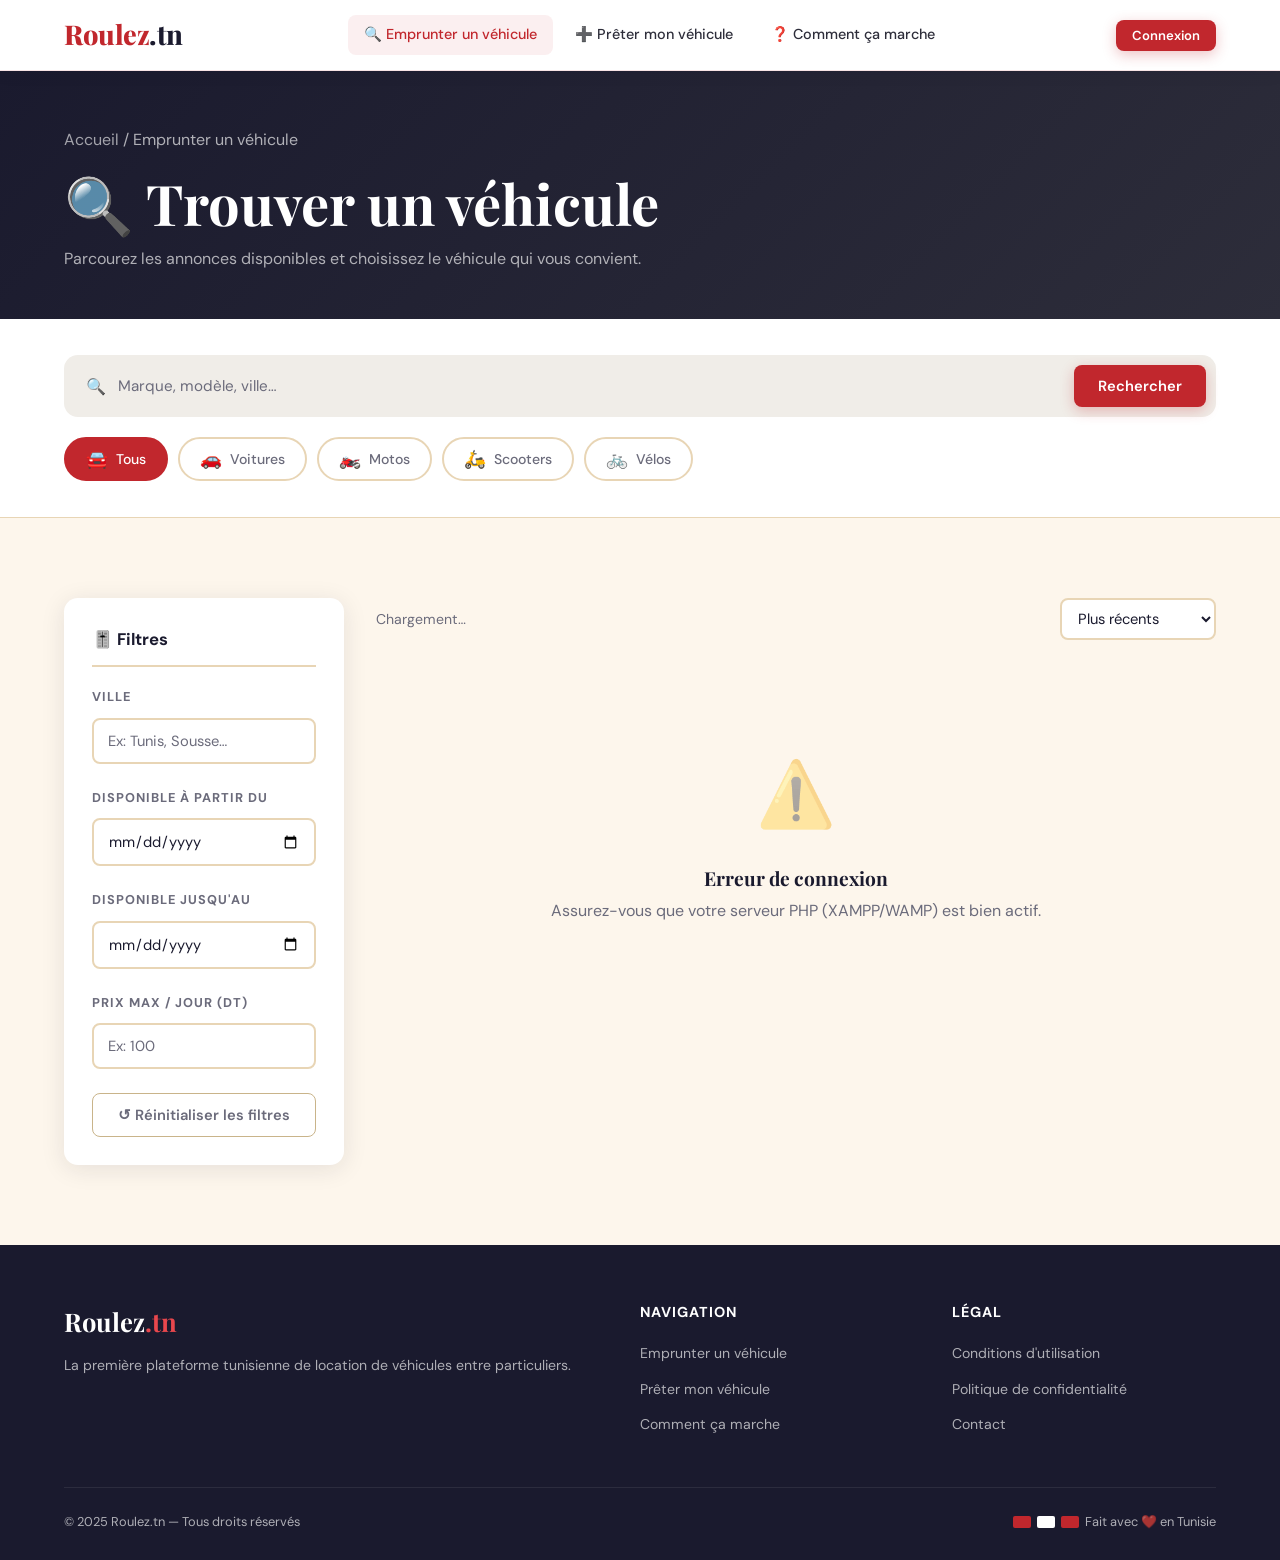
==== browser.html @ 5381de0e "first" ====
<!DOCTYPE html>
<html lang="fr">
<head>
  <meta charset="UTF-8">
  <meta name="viewport" content="width=device-width, initial-scale=1.0">
  <title>Emprunter un véhicule — Roulez.tn</title>
  <link rel="stylesheet" href="style.css">
  <style>
    .filter-sidebar {
      background: var(--white); border-radius: var(--radius);
      box-shadow: var(--shadow); padding: 28px; height: fit-content;
      position: sticky; top: 90px;
    }
    .filter-title { font-weight: 700; font-size: 1.05rem; margin-bottom: 20px; padding-bottom: 12px; border-bottom: 2px solid var(--sand); }
    .filter-section { margin-bottom: 24px; }
    .filter-section-label { font-size: 0.8rem; font-weight: 700; color: var(--gray); text-transform: uppercase; letter-spacing: 1px; margin-bottom: 10px; }
    .browse-layout { display: grid; grid-template-columns: 280px 1fr; gap: 32px; align-items: start; }
    @media(max-width:900px){ .browse-layout { grid-template-columns: 1fr; } .filter-sidebar { position: static; } }
  </style>
</head>
<body>

<!-- ═══════════════════════ NAV ═══════════════════════ -->
<nav>
  <div class="nav-inner">
    <a href="index.html" class="nav-logo">Roulez<span>.tn</span></a>
    <div class="nav-links">
      <a href="browser.html">🔍 Emprunter un véhicule</a>
      <a href="lend.html">➕ Prêter mon véhicule</a>
      <a href="detail.html">❓ Comment ça marche</a>
    </div>
    <div class="nav-right">
      <span id="nav-user-name" style="display:none"></span>
      <button id="nav-login-btn" class="btn btn-primary btn-sm" onclick="openModal('auth-modal')">Connexion</button>
      <button id="nav-logout-btn" class="btn btn-ghost btn-sm" style="display:none" onclick="logout()">Déconnexion</button>
      <button class="nav-mobile-toggle">☰</button>
    </div>
  </div>
</nav>

<!-- ═══════════════════════ PAGE HEADER ═══════════════════════ -->
<div class="page-header">
  <div class="container">
    <p class="breadcrumb"><a href="index.html">Accueil</a> / Emprunter un véhicule</p>
    <h1>🔍 Trouver un véhicule</h1>
    <p>Parcourez les annonces disponibles et choisissez le véhicule qui vous convient.</p>
  </div>
</div>

<!-- ═══════════════════════ SEARCH BAR ═══════════════════════ -->
<section class="search-section">
  <div class="container">
    <div class="search-box">
      <span class="search-icon">🔍</span>
      <input type="text" id="search-input" placeholder="Marque, modèle, ville…" autocomplete="off">
      <button class="btn btn-primary" onclick="applyFilters()">Rechercher</button>
    </div>
    <div class="cat-tabs">
      <button class="cat-tab active" data-type="all"        onclick="filterCat(this,'all')"><span class="cat-icon">🚘</span> Tous</button>
      <button class="cat-tab" data-type="car"               onclick="filterCat(this,'car')"><span class="cat-icon">🚗</span> Voitures</button>
      <button class="cat-tab" data-type="motorcycle"        onclick="filterCat(this,'motorcycle')"><span class="cat-icon">🏍️</span> Motos</button>
      <button class="cat-tab" data-type="scooter"           onclick="filterCat(this,'scooter')"><span class="cat-icon">🛵</span> Scooters</button>
      <button class="cat-tab" data-type="bike"              onclick="filterCat(this,'bike')"><span class="cat-icon">🚲</span> Vélos</button>
    </div>
  </div>
</section>

<!-- ═══════════════════════ BROWSE LAYOUT ═══════════════════════ -->
<section class="section-pad">
  <div class="container">
    <div class="browse-layout">

      <!-- Sidebar Filters -->
      <aside class="filter-sidebar">
        <div class="filter-title">🎚️ Filtres</div>

        <div class="filter-section">
          <div class="filter-section-label">Ville</div>
          <input type="text" id="filter-city" class="form-control" placeholder="Ex: Tunis, Sousse…" oninput="applyFilters()">
        </div>

        <div class="filter-section">
          <div class="filter-section-label">Disponible à partir du</div>
          <input type="date" id="filter-from" class="form-control" onchange="applyFilters()">
        </div>

        <div class="filter-section">
          <div class="filter-section-label">Disponible jusqu'au</div>
          <input type="date" id="filter-to" class="form-control" onchange="applyFilters()">
        </div>

        <div class="filter-section">
          <div class="filter-section-label">Prix max / jour (DT)</div>
          <input type="number" id="filter-maxprice" class="form-control" placeholder="Ex: 100" min="0" oninput="applyFilters()">
        </div>

        <button class="btn btn-ghost btn-block" onclick="resetFilters()">↺ Réinitialiser les filtres</button>
      </aside>

      <!-- Results -->
      <main>
        <div class="results-bar">
          <p class="results-count" id="results-count">Chargement…</p>
          <select id="sort-select" class="form-control" style="width:auto;padding:8px 12px" onchange="applyFilters()">
            <option value="recent">Plus récents</option>
            <option value="price_asc">Prix croissant</option>
            <option value="price_desc">Prix décroissant</option>
          </select>
        </div>
        <div id="machines-grid" class="grid-3" style="grid-template-columns:repeat(auto-fill,minmax(260px,1fr))">
          <div class="loading-overlay" style="grid-column:1/-1">
            <div class="spinner"></div> Chargement des annonces…
          </div>
        </div>
      </main>
    </div>
  </div>
</section>

<!-- ═══════════════════════ FOOTER ═══════════════════════ -->
<footer>
  <div class="container">
    <div class="footer-grid">
      <div>
        <div class="footer-logo">Roulez<em>.tn</em></div>
        <p class="footer-desc">La première plateforme tunisienne de location de véhicules entre particuliers.</p>
      </div>
      <div>
        <div class="footer-heading">Navigation</div>
        <ul class="footer-links">
          <li><a href="browser.html">Emprunter un véhicule</a></li>
          <li><a href="lend.html">Prêter mon véhicule</a></li>
          <li><a href="detail.html">Comment ça marche</a></li>
        </ul>
      </div>
      <div>
        <div class="footer-heading">Légal</div>
        <ul class="footer-links">
          <li><a href="#">Conditions d'utilisation</a></li>
          <li><a href="#">Politique de confidentialité</a></li>
          <li><a href="#">Contact</a></li>
        </ul>
      </div>
    </div>
    <div class="footer-bottom">
      <span>© 2025 Roulez.tn — Tous droits réservés</span>
      <span class="tunisia-flag">
        <span class="flag-bar flag-red"></span>
        <span class="flag-bar flag-white"></span>
        <span class="flag-bar flag-red"></span>
        Fait avec ❤️ en Tunisie
      </span>
    </div>
  </div>
</footer>

<!-- ═══════════════════════ AUTH MODAL ═══════════════════════ -->
<div id="auth-modal" class="modal-overlay">
  <div class="modal">
    <div class="modal-header">
      <h3>Mon Compte</h3>
      <button class="modal-close" onclick="closeModal('auth-modal')">✕</button>
    </div>
    <div class="modal-body">
      <div class="auth-tabs">
        <div class="auth-tab active" data-tab="login">Se connecter</div>
        <div class="auth-tab" data-tab="register">S'inscrire</div>
      </div>
      <div id="login-panel" class="auth-panel">
        <form id="login-form" novalidate>
          <div class="form-group">
            <label class="form-label" for="login-email">Email <span class="required">*</span></label>
            <input type="email" id="login-email" name="email" class="form-control" placeholder="votre@email.com">
            <span class="form-error"></span>
          </div>
          <div class="form-group">
            <label class="form-label" for="login-password">Mot de passe <span class="required">*</span></label>
            <input type="password" id="login-password" name="password" class="form-control" placeholder="••••••••">
            <span class="form-error"></span>
          </div>
          <button type="submit" class="btn btn-primary btn-block">Se connecter</button>
        </form>
      </div>
      <div id="register-panel" class="auth-panel hidden">
        <form id="register-form" novalidate>
          <div class="form-row">
            <div class="form-group">
              <label class="form-label" for="reg-name">Nom complet <span class="required">*</span></label>
              <input type="text" id="reg-name" name="full_name" class="form-control" placeholder="Ahmed Ben Salah">
              <span class="form-error"></span>
            </div>
            <div class="form-group">
              <label class="form-label" for="reg-cin">CIN <span class="required">*</span></label>
              <input type="text" id="reg-cin" name="cin" class="form-control" placeholder="08123456">
              <span class="form-error"></span>
            </div>
          </div>
          <div class="form-group">
            <label class="form-label" for="reg-email">Email <span class="required">*</span></label>
            <input type="email" id="reg-email" name="email" class="form-control" placeholder="votre@email.com">
            <span class="form-error"></span>
          </div>
          <div class="form-group">
            <label class="form-label" for="reg-phone">Téléphone <span class="required">*</span></label>
            <input type="tel" id="reg-phone" name="phone" class="form-control" placeholder="+216 XX XXX XXX">
            <span class="form-error"></span>
          </div>
          <div class="form-group">
            <label class="form-label" for="reg-password">Mot de passe <span class="required">*</span></label>
            <input type="password" id="reg-password" name="password" class="form-control" placeholder="Minimum 6 caractères">
            <span class="form-error"></span>
          </div>
          <button type="submit" class="btn btn-primary btn-block">S'inscrire gratuitement</button>
        </form>
      </div>
    </div>
  </div>
</div>

<script src="main.js"></script>
<script>
  let allMachines = [];
  let activeType  = 'all';

  // Read URL params
  const urlParams = new URLSearchParams(window.location.search);
  const urlQ = urlParams.get('q') || '';
  if (urlQ) document.getElementById('search-input').value = urlQ;

  function filterCat(btn, type) {
    document.querySelectorAll('.cat-tab').forEach(t => t.classList.remove('active'));
    btn.classList.add('active');
    activeType = type;
    renderFiltered();
  }

  function applyFilters() { renderFiltered(); }

  function resetFilters() {
    document.getElementById('search-input').value  = '';
    document.getElementById('filter-city').value   = '';
    document.getElementById('filter-from').value   = '';
    document.getElementById('filter-to').value     = '';
    document.getElementById('filter-maxprice').value = '';
    document.querySelectorAll('.cat-tab').forEach(t => t.classList.remove('active'));
    document.querySelector('.cat-tab[data-type="all"]').classList.add('active');
    activeType = 'all';
    renderFiltered();
  }

  function renderFiltered() {
    const q        = document.getElementById('search-input').value.toLowerCase();
    const city     = document.getElementById('filter-city').value.toLowerCase();
    const from     = document.getElementById('filter-from').value;
    const to       = document.getElementById('filter-to').value;
    const maxPrice = parseFloat(document.getElementById('filter-maxprice').value) || Infinity;
    const sort     = document.getElementById('sort-select').value;

    let filtered = allMachines.filter(m => {
      if (activeType !== 'all' && m.type !== activeType) return false;
      if (q && !`${m.brand} ${m.model} ${m.city} ${m.description}`.toLowerCase().includes(q)) return false;
      if (city && !m.city.toLowerCase().includes(city)) return false;
      if (from && m.available_from > from) return false;
      if (to   && m.available_to   < to)   return false;
      if (parseFloat(m.price_per_day) > maxPrice) return false;
      return true;
    });

    if (sort === 'price_asc')  filtered.sort((a,b) => a.price_per_day - b.price_per_day);
    if (sort === 'price_desc') filtered.sort((a,b) => b.price_per_day - a.price_per_day);

    const grid = document.getElementById('machines-grid');
    document.getElementById('results-count').innerHTML = `<strong>${filtered.length}</strong> annonce(s) trouvée(s)`;

    if (filtered.length === 0) {
      grid.innerHTML = `<div class="empty-state" style="grid-column:1/-1">
        <div class="empty-icon">🔍</div>
        <h3>Aucun résultat</h3>
        <p>Essayez d'élargir vos critères de recherche.</p>
      </div>`;
      return;
    }
    grid.innerHTML = filtered.map(renderMachineCard).join('');
  }

  // Load all machines via AJAX
  fetch('php/machines.php?action=list')
    .then(r => r.json())
    .then(data => {
      allMachines = data.machines || [];
      renderFiltered();
    })
    .catch(() => {
      document.getElementById('machines-grid').innerHTML = `<div class="empty-state" style="grid-column:1/-1">
        <div class="empty-icon">⚠️</div>
        <h3>Erreur de connexion</h3>
        <p>Assurez-vous que votre serveur PHP (XAMPP/WAMP) est bien actif.</p>
      </div>`;
    });
</script>
</body>
</html>
---- style.css ----
/* ============================================
   ROULEZ.TN - External Stylesheet
   Tunisian-inspired warm & modern design
   ============================================ */

@import url('https://fonts.googleapis.com/css2?family=Playfair+Display:wght@700;800&family=DM+Sans:wght@300;400;500;600&display=swap');

/* ── CSS Variables ── */
:root {
  --red:       #C1272D;
  --red-dark:  #9B1D22;
  --red-light: #E8474D;
  --cream:     #FDF6EC;
  --sand:      #E8D5B5;
  --sand-dark: #C9B48A;
  --charcoal:  #1A1A2E;
  --dark:      #2D2D3A;
  --gray:      #6B6B7B;
  --gray-lt:   #F0EDE8;
  --white:     #FFFFFF;
  --shadow:    0 4px 24px rgba(26,26,46,0.10);
  --shadow-lg: 0 12px 48px rgba(26,26,46,0.16);
  --radius:    14px;
  --radius-sm: 8px;
  --transition: all 0.25s cubic-bezier(.4,0,.2,1);
}

/* ── Reset & Base ── */
*, *::before, *::after { box-sizing: border-box; margin: 0; padding: 0; }
html { scroll-behavior: smooth; }
body {
  font-family: 'DM Sans', sans-serif;
  background: var(--cream);
  color: var(--charcoal);
  min-height: 100vh;
  line-height: 1.6;
}

a { text-decoration: none; color: inherit; }
img { max-width: 100%; height: auto; display: block; }
button { cursor: pointer; border: none; font-family: inherit; }
input, select, textarea { font-family: inherit; }

/* ── Typography ── */
h1, h2, h3 { font-family: 'Playfair Display', serif; line-height: 1.2; }
h1 { font-size: clamp(2rem, 5vw, 3.5rem); }
h2 { font-size: clamp(1.5rem, 3vw, 2.4rem); }
h3 { font-size: 1.3rem; }

/* ── Layout Utilities ── */
.container { max-width: 1200px; margin: 0 auto; padding: 0 24px; }
.section-pad { padding: 80px 0; }
.flex { display: flex; }
.flex-center { display: flex; align-items: center; justify-content: center; }
.grid-2 { display: grid; grid-template-columns: repeat(2, 1fr); gap: 32px; }
.grid-3 { display: grid; grid-template-columns: repeat(3, 1fr); gap: 28px; }
.grid-4 { display: grid; grid-template-columns: repeat(4, 1fr); gap: 20px; }
.text-center { text-align: center; }
.hidden { display: none !important; }

/* ── NAV ── */
nav {
  position: sticky; top: 0; z-index: 1000;
  background: var(--white);
  border-bottom: 1px solid rgba(193,39,45,0.12);
  box-shadow: 0 2px 16px rgba(26,26,46,0.07);
}
.nav-inner {
  display: flex; align-items: center; justify-content: space-between;
  padding: 0 24px; height: 70px; max-width: 1200px; margin: 0 auto;
}
.nav-logo {
  font-family: 'Playfair Display', serif;
  font-size: 1.7rem; font-weight: 800;
  color: var(--red);
  letter-spacing: -0.5px;
}
.nav-logo span { color: var(--charcoal); }
.nav-links { display: flex; align-items: center; gap: 6px; }
.nav-links a {
  padding: 8px 16px; border-radius: var(--radius-sm);
  font-size: 0.9rem; font-weight: 500; color: var(--dark);
  transition: var(--transition);
}
.nav-links a:hover { background: var(--gray-lt); color: var(--red); }
.nav-links a.active { color: var(--red); background: rgba(193,39,45,0.07); }
.nav-right { display: flex; align-items: center; gap: 12px; }
#nav-user-name { font-weight: 600; font-size: 0.9rem; color: var(--red); }
.nav-mobile-toggle { display: none; background: none; font-size: 1.4rem; color: var(--charcoal); }

/* ── Buttons ── */
.btn {
  display: inline-flex; align-items: center; gap: 8px;
  padding: 11px 24px; border-radius: var(--radius-sm);
  font-weight: 600; font-size: 0.92rem;
  transition: var(--transition); cursor: pointer;
}
.btn-primary {
  background: var(--red); color: var(--white);
  box-shadow: 0 4px 14px rgba(193,39,45,0.28);
}
.btn-primary:hover {
  background: var(--red-dark);
  transform: translateY(-1px);
  box-shadow: 0 6px 20px rgba(193,39,45,0.36);
}
.btn-outline {
  background: transparent; color: var(--red);
  border: 2px solid var(--red);
}
.btn-outline:hover { background: var(--red); color: var(--white); }
.btn-ghost {
  background: transparent; color: var(--gray);
  border: 1px solid var(--sand-dark);
}
.btn-ghost:hover { background: var(--gray-lt); color: var(--charcoal); }
.btn-sm { padding: 7px 16px; font-size: 0.82rem; }
.btn-lg { padding: 14px 32px; font-size: 1rem; }
.btn-block { width: 100%; justify-content: center; }

/* ── Hero ── */
.hero {
  position: relative; overflow: hidden;
  background: linear-gradient(135deg, var(--charcoal) 0%, var(--dark) 60%, #3D1A1C 100%);
  color: var(--white); padding: 100px 0 80px;
}
.hero::before {
  content: '';
  position: absolute; inset: 0;
  background: url("data:image/svg+xml,%3Csvg width='60' height='60' viewBox='0 0 60 60' xmlns='http://www.w3.org/2000/svg'%3E%3Cg fill='none' fill-rule='evenodd'%3E%3Cg fill='%23C1272D' fill-opacity='0.06'%3E%3Cpath d='M36 34v-4h-2v4h-4v2h4v4h2v-4h4v-2h-4zm0-30V0h-2v4h-4v2h4v4h2V6h4V4h-4zM6 34v-4H4v4H0v2h4v4h2v-4h4v-2H6zM6 4V0H4v4H0v2h4v4h2V6h4V4H6z'/%3E%3C/g%3E%3C/g%3E%3C/svg%3E");
}
.hero-content { position: relative; z-index: 1; }
.hero-badge {
  display: inline-block; padding: 5px 14px; border-radius: 100px;
  background: rgba(193,39,45,0.2); border: 1px solid rgba(193,39,45,0.4);
  font-size: 0.8rem; font-weight: 600; color: #FF9FA2;
  margin-bottom: 24px; letter-spacing: 1px; text-transform: uppercase;
}
.hero h1 { margin-bottom: 20px; }
.hero h1 em { color: var(--red-light); font-style: normal; }
.hero p { font-size: 1.1rem; color: rgba(255,255,255,0.75); max-width: 560px; margin-bottom: 36px; }
.hero-actions { display: flex; gap: 14px; flex-wrap: wrap; }
.hero-stats {
  display: flex; gap: 40px; margin-top: 56px;
  padding-top: 40px; border-top: 1px solid rgba(255,255,255,0.1);
}
.stat-item { text-align: center; }
.stat-num { font-family: 'Playfair Display', serif; font-size: 2rem; font-weight: 700; color: var(--red-light); }
.stat-label { font-size: 0.82rem; color: rgba(255,255,255,0.55); margin-top: 2px; }

/* ── Search Bar ── */
.search-section { background: var(--white); padding: 36px 0; border-bottom: 1px solid var(--sand); }
.search-box {
  background: var(--gray-lt); border-radius: var(--radius);
  padding: 8px 8px 8px 20px;
  display: flex; align-items: center; gap: 12px;
  border: 2px solid transparent; transition: var(--transition);
}
.search-box:focus-within { border-color: var(--red); background: var(--white); }
.search-box input {
  flex: 1; border: none; background: none; font-size: 0.95rem;
  color: var(--charcoal); outline: none;
}
.search-box input::placeholder { color: var(--gray); }
.search-icon { color: var(--gray); font-size: 1rem; }

/* ── Category Tabs ── */
.cat-tabs { display: flex; gap: 10px; margin-top: 20px; flex-wrap: wrap; }
.cat-tab {
  display: flex; align-items: center; gap: 8px;
  padding: 9px 20px; border-radius: 100px;
  border: 2px solid var(--sand); background: var(--white);
  font-weight: 500; font-size: 0.88rem; color: var(--gray);
  cursor: pointer; transition: var(--transition);
}
.cat-tab:hover { border-color: var(--red); color: var(--red); }
.cat-tab.active { border-color: var(--red); background: var(--red); color: var(--white); }
.cat-tab .cat-icon { font-size: 1.1rem; }

/* ── Cards ── */
.card {
  background: var(--white); border-radius: var(--radius);
  box-shadow: var(--shadow); overflow: hidden;
  transition: var(--transition);
}
.card:hover { transform: translateY(-4px); box-shadow: var(--shadow-lg); }

.machine-card .card-img {
  height: 200px; overflow: hidden;
  background: linear-gradient(135deg, var(--sand) 0%, var(--sand-dark) 100%);
  display: flex; align-items: center; justify-content: center;
  position: relative;
}
.machine-card .card-img img {
  width: 100%; height: 100%; object-fit: cover;
}
.machine-card .card-img .img-placeholder {
  font-size: 4rem; opacity: 0.5;
}
.card-type-badge {
  position: absolute; top: 12px; left: 12px;
  padding: 4px 10px; border-radius: 100px;
  background: var(--red); color: var(--white);
  font-size: 0.72rem; font-weight: 700; letter-spacing: 0.5px;
  text-transform: uppercase;
}
.card-body { padding: 20px; }
.card-title { font-size: 1.1rem; font-weight: 700; margin-bottom: 6px; }
.card-city { font-size: 0.82rem; color: var(--gray); margin-bottom: 10px; }
.card-city::before { content: '📍 '; }
.card-dates { font-size: 0.8rem; color: var(--gray); margin-bottom: 14px; }
.card-footer {
  display: flex; align-items: center; justify-content: space-between;
  padding-top: 14px; border-top: 1px solid var(--gray-lt);
}
.card-price { font-family: 'Playfair Display', serif; font-size: 1.3rem; color: var(--red); font-weight: 700; }
.card-price span { font-family: 'DM Sans', sans-serif; font-size: 0.75rem; color: var(--gray); font-weight: 400; }

/* ── Forms ── */
.form-section { background: var(--white); border-radius: var(--radius); box-shadow: var(--shadow); padding: 36px; }
.form-title { margin-bottom: 28px; }
.form-group { margin-bottom: 22px; }
.form-label {
  display: block; font-size: 0.85rem; font-weight: 600;
  color: var(--dark); margin-bottom: 6px;
}
.form-label .required { color: var(--red); margin-left: 3px; }
.form-control {
  width: 100%; padding: 11px 14px;
  border: 2px solid var(--sand); border-radius: var(--radius-sm);
  font-size: 0.92rem; color: var(--charcoal);
  background: var(--white); transition: var(--transition);
  outline: none;
}
.form-control:focus { border-color: var(--red); }
.form-control.error { border-color: #E53E3E; }
.form-control::placeholder { color: var(--gray); }
.form-row { display: grid; grid-template-columns: repeat(2, 1fr); gap: 16px; }
.form-error {
  display: block; font-size: 0.78rem; color: #E53E3E;
  margin-top: 4px; display: none;
}
.form-error.visible { display: block; }
.form-hint { font-size: 0.78rem; color: var(--gray); margin-top: 4px; }

/* ── Tabs (Auth) ── */
.auth-tabs { display: flex; border-bottom: 2px solid var(--sand); margin-bottom: 28px; }
.auth-tab {
  flex: 1; padding: 12px; text-align: center;
  font-weight: 600; font-size: 0.92rem; color: var(--gray);
  cursor: pointer; transition: var(--transition);
  border-bottom: 3px solid transparent; margin-bottom: -2px;
}
.auth-tab.active { color: var(--red); border-bottom-color: var(--red); }

/* ── Modal ── */
.modal-overlay {
  position: fixed; inset: 0; z-index: 2000;
  background: rgba(26,26,46,0.55); backdrop-filter: blur(4px);
  display: flex; align-items: center; justify-content: center;
  padding: 24px; opacity: 0; visibility: hidden; transition: var(--transition);
}
.modal-overlay.open { opacity: 1; visibility: visible; }
.modal {
  background: var(--white); border-radius: var(--radius);
  box-shadow: var(--shadow-lg); width: 100%; max-width: 560px;
  max-height: 90vh; overflow-y: auto;
  transform: scale(0.95) translateY(20px); transition: var(--transition);
}
.modal-overlay.open .modal { transform: scale(1) translateY(0); }
.modal-header {
  display: flex; align-items: center; justify-content: space-between;
  padding: 24px 28px 0;
}
.modal-close {
  background: var(--gray-lt); border: none; border-radius: 50%;
  width: 32px; height: 32px; font-size: 1.1rem; cursor: pointer;
  display: flex; align-items: center; justify-content: center;
  transition: var(--transition);
}
.modal-close:hover { background: var(--red); color: var(--white); }
.modal-body { padding: 24px 28px 28px; }

/* ── Steps / How It Works ── */
.step-card {
  background: var(--white); border-radius: var(--radius);
  padding: 32px 24px; text-align: center; box-shadow: var(--shadow);
  position: relative; overflow: hidden;
}
.step-card::before {
  content: attr(data-step);
  position: absolute; top: -10px; right: 16px;
  font-family: 'Playfair Display', serif;
  font-size: 5rem; font-weight: 700; color: rgba(193,39,45,0.05);
  line-height: 1;
}
.step-icon {
  width: 64px; height: 64px; border-radius: 50%;
  background: rgba(193,39,45,0.08);
  display: flex; align-items: center; justify-content: center;
  margin: 0 auto 20px; font-size: 1.8rem;
}
.step-card h3 { margin-bottom: 10px; }
.step-card p { color: var(--gray); font-size: 0.9rem; }

/* ── Alert / Toast ── */
.toast {
  position: fixed; bottom: 24px; right: 24px; z-index: 9999;
  padding: 14px 20px; border-radius: var(--radius-sm);
  font-weight: 600; font-size: 0.9rem;
  box-shadow: var(--shadow-lg); max-width: 340px;
  transform: translateY(80px); opacity: 0;
  transition: var(--transition); pointer-events: none;
}
.toast.show { transform: translateY(0); opacity: 1; pointer-events: auto; }
.toast.success { background: #2D7D46; color: var(--white); }
.toast.error   { background: #C53030; color: var(--white); }
.toast.info    { background: var(--charcoal); color: var(--white); }

/* ── Page Header ── */
.page-header {
  background: linear-gradient(135deg, var(--charcoal), var(--dark));
  color: var(--white); padding: 56px 0 48px;
}
.page-header h1 { margin-bottom: 10px; }
.page-header p { color: rgba(255,255,255,0.65); font-size: 1rem; }
.breadcrumb { font-size: 0.82rem; color: rgba(255,255,255,0.4); margin-bottom: 16px; }
.breadcrumb a { color: rgba(255,255,255,0.6); }
.breadcrumb a:hover { color: var(--red-light); }

/* ── Machine Detail ── */
.detail-img {
  height: 360px; border-radius: var(--radius);
  overflow: hidden; background: var(--sand);
  display: flex; align-items: center; justify-content: center;
}
.detail-img img { width: 100%; height: 100%; object-fit: cover; }
.detail-img .placeholder-icon { font-size: 6rem; opacity: 0.4; }
.spec-grid { display: grid; grid-template-columns: repeat(2, 1fr); gap: 12px; margin: 20px 0; }
.spec-item {
  background: var(--gray-lt); border-radius: var(--radius-sm);
  padding: 12px 16px;
}
.spec-label { font-size: 0.75rem; color: var(--gray); text-transform: uppercase; letter-spacing: 0.5px; }
.spec-value { font-weight: 700; font-size: 0.95rem; margin-top: 2px; }

/* ── Booking Summary ── */
.booking-summary {
  background: var(--cream); border: 1px solid var(--sand);
  border-radius: var(--radius-sm); padding: 20px; margin-bottom: 24px;
}
.summary-row {
  display: flex; justify-content: space-between;
  font-size: 0.9rem; padding: 6px 0; color: var(--gray);
}
.summary-row.total {
  border-top: 2px solid var(--sand-dark); margin-top: 8px; padding-top: 12px;
  font-size: 1rem; font-weight: 700; color: var(--charcoal);
}
.summary-row.fee { color: var(--red); font-size: 0.82rem; }

/* ── Credit Card Input ── */
.card-input-visual {
  background: linear-gradient(135deg, var(--charcoal), #2D4A7A);
  border-radius: var(--radius); padding: 24px; color: var(--white); margin-bottom: 20px;
}
.card-input-visual .card-num-display {
  font-size: 1.2rem; letter-spacing: 4px; margin: 14px 0;
  font-family: 'Courier New', monospace;
}
.card-input-visual .card-meta { display: flex; justify-content: space-between; font-size: 0.75rem; opacity: 0.6; }

/* ── Spinner ── */
.spinner {
  display: inline-block; width: 18px; height: 18px;
  border: 3px solid rgba(255,255,255,0.3); border-top-color: #fff;
  border-radius: 50%; animation: spin 0.7s linear infinite;
}
@keyframes spin { to { transform: rotate(360deg); } }

/* ── Footer ── */
footer {
  background: var(--charcoal); color: rgba(255,255,255,0.65);
  padding: 56px 0 28px;
}
.footer-grid {
  display: grid; grid-template-columns: 2fr 1fr 1fr;
  gap: 48px; margin-bottom: 40px;
}
.footer-logo {
  font-family: 'Playfair Display', serif; font-size: 1.6rem;
  font-weight: 700; color: var(--white); margin-bottom: 12px;
}
.footer-logo em { color: var(--red-light); font-style: normal; }
.footer-desc { font-size: 0.88rem; line-height: 1.7; }
.footer-heading { color: var(--white); font-weight: 700; font-size: 0.9rem; margin-bottom: 16px; text-transform: uppercase; letter-spacing: 1px; }
.footer-links { list-style: none; }
.footer-links li { margin-bottom: 10px; }
.footer-links a { font-size: 0.88rem; transition: var(--transition); }
.footer-links a:hover { color: var(--red-light); }
.footer-bottom {
  border-top: 1px solid rgba(255,255,255,0.08); padding-top: 24px;
  display: flex; justify-content: space-between; font-size: 0.8rem;
}
.tunisia-flag { display: inline-flex; gap: 6px; align-items: center; }
.flag-bar { width: 18px; height: 12px; border-radius: 2px; }
.flag-red { background: var(--red); }
.flag-white { background: #fff; }

/* ── Results count ── */
.results-bar {
  display: flex; align-items: center; justify-content: space-between;
  margin-bottom: 24px; flex-wrap: wrap; gap: 12px;
}
.results-count { font-size: 0.88rem; color: var(--gray); }
.results-count strong { color: var(--charcoal); }

/* ── Empty State ── */
.empty-state {
  text-align: center; padding: 80px 20px; color: var(--gray);
}
.empty-state .empty-icon { font-size: 4rem; margin-bottom: 20px; opacity: 0.4; }
.empty-state h3 { font-size: 1.2rem; margin-bottom: 8px; color: var(--charcoal); }

/* ── Loading Overlay ── */
.loading-overlay {
  display: flex; align-items: center; justify-content: center;
  padding: 60px; gap: 14px; color: var(--gray);
}
.loading-overlay .spinner {
  border-color: rgba(193,39,45,0.2); border-top-color: var(--red);
  width: 28px; height: 28px;
}

/* ── Responsive ── */
@media (max-width: 900px) {
  .grid-3, .grid-4 { grid-template-columns: repeat(2, 1fr); }
  .footer-grid { grid-template-columns: 1fr 1fr; }
}
@media (max-width: 640px) {
  .grid-2, .grid-3, .grid-4 { grid-template-columns: 1fr; }
  .form-row { grid-template-columns: 1fr; }
  .hero { padding: 60px 0 50px; }
  .hero-stats { gap: 24px; flex-wrap: wrap; }
  .nav-links { display: none; flex-direction: column; }
  .nav-links.open { display: flex; }
  .nav-mobile-toggle { display: block; }
  .footer-grid { grid-template-columns: 1fr; gap: 28px; }
  .spec-grid { grid-template-columns: 1fr; }
}
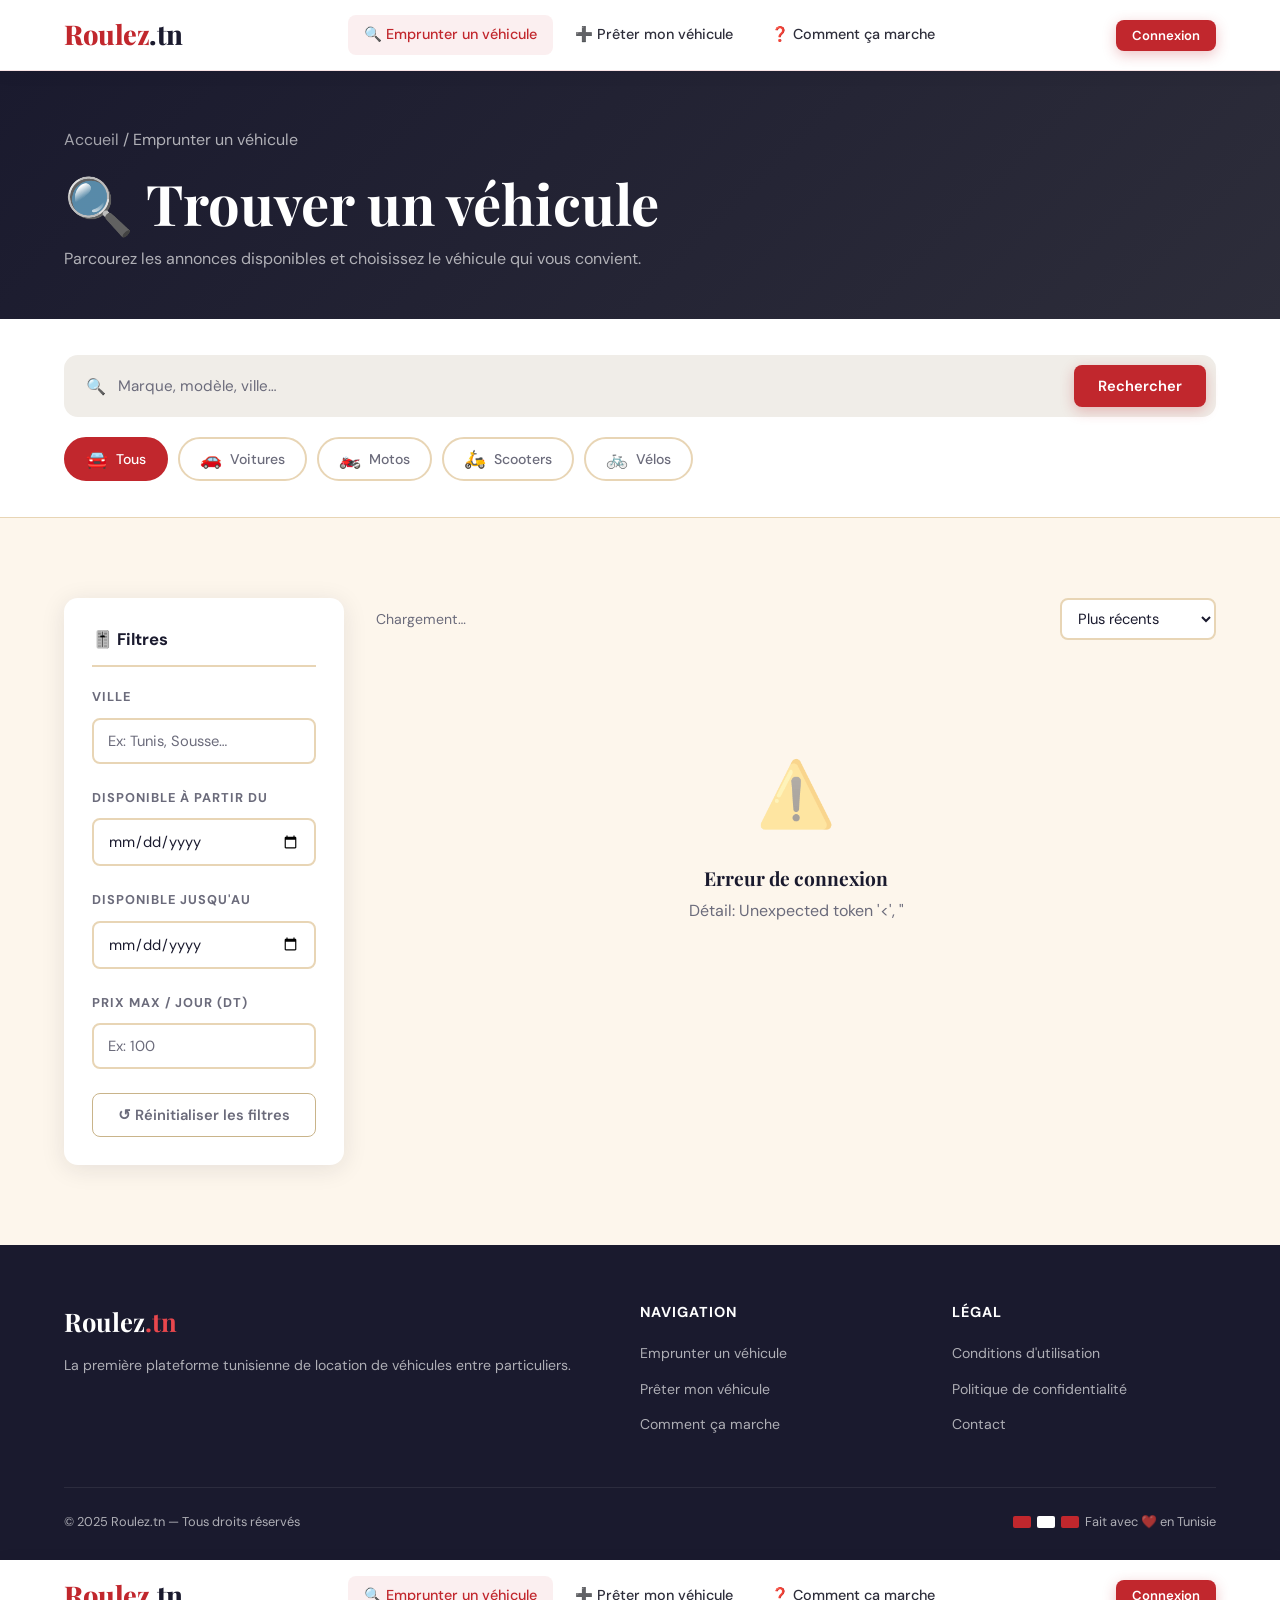
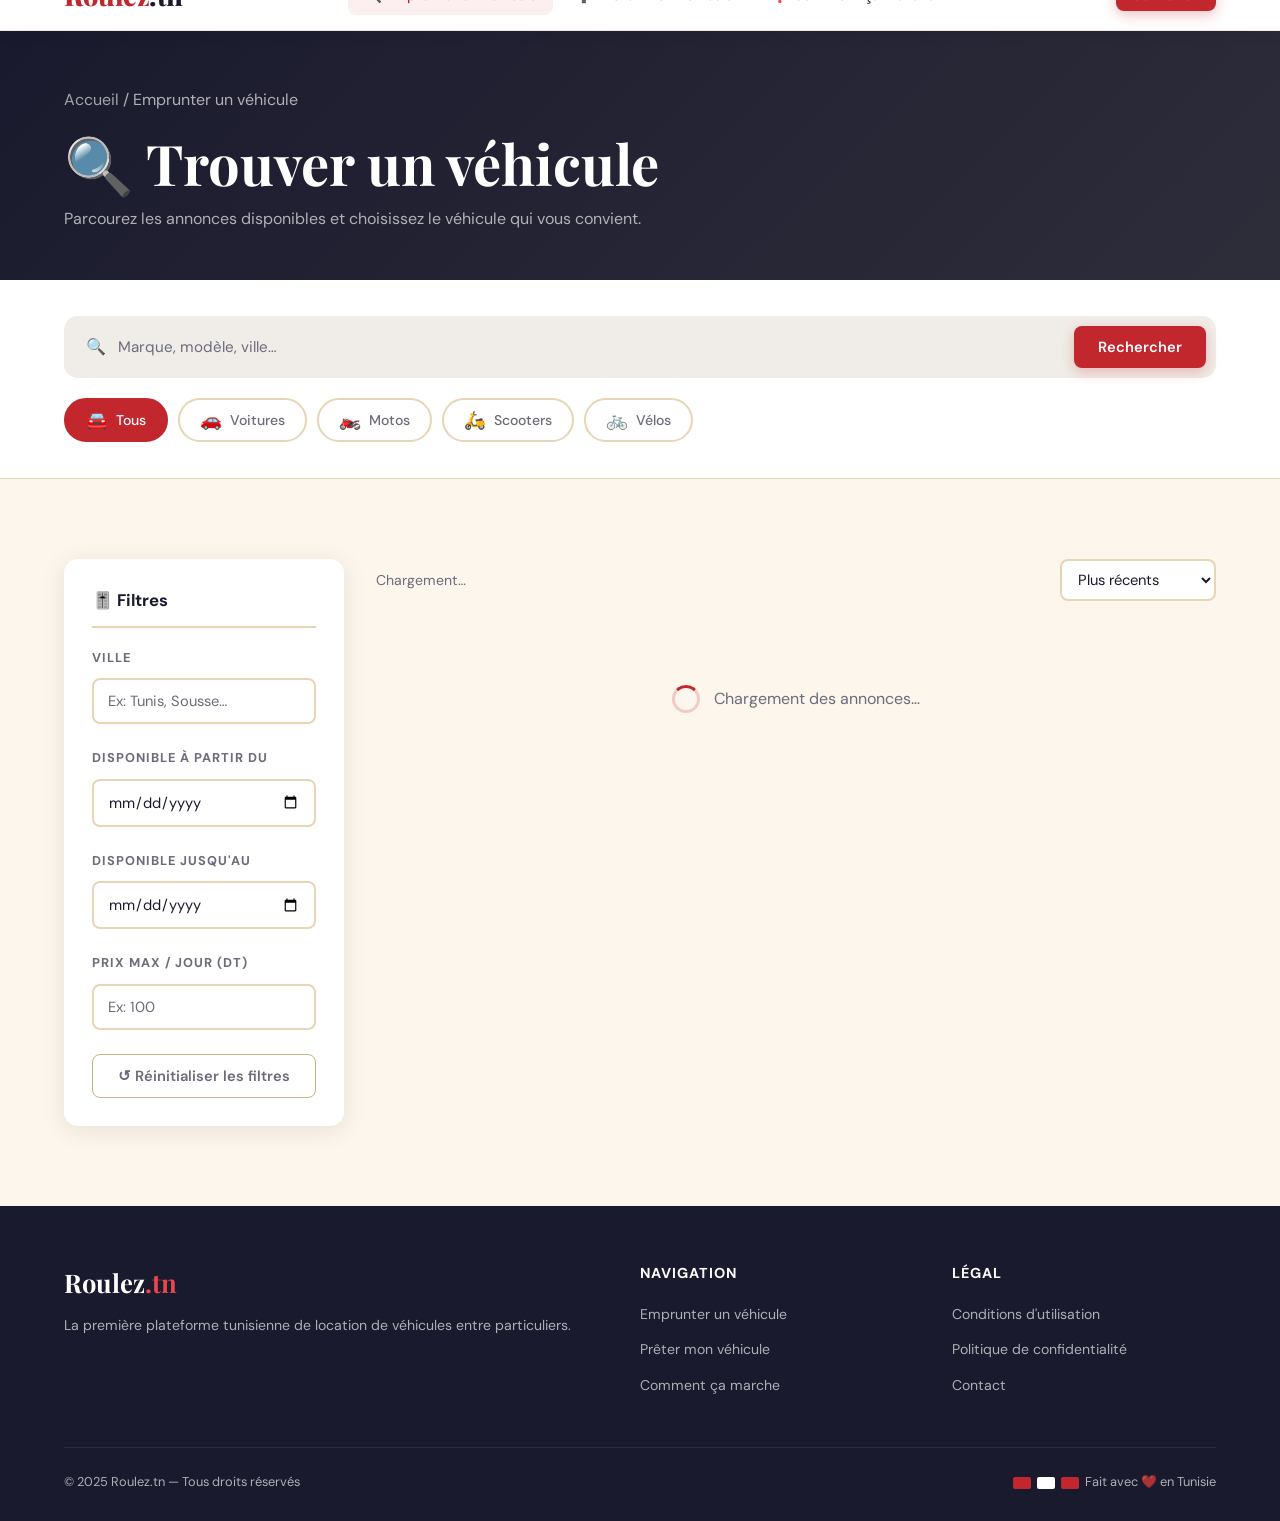
==== commit 433ec9d1: "Enhance browser.html with navigation and search features Added navigation, search bar, and filters f" ====
--- a/browser.html
+++ b/browser.html
@@ -1,4 +1,7 @@
 <!DOCTYPE html>
+<html lang="fr">
+<head>
+  <meta charset="UTF-8"><!DOCTYPE html>
 <html lang="fr">
 <head>
   <meta charset="UTF-8">
@@ -70,7 +73,7 @@
   <div class="container">
     <div class="browse-layout">
 
-      <!-- Sidebar Filters -->
+      <!-- Sidebar Filters (hidden for borrowers) -->
       <aside class="filter-sidebar">
         <div class="filter-title">🎚️ Filtres</div>
 
@@ -155,6 +158,322 @@
 </footer>
 
 <!-- ═══════════════════════ AUTH MODAL ═══════════════════════ -->
+<div id="auth-modal" class="modal-overlay">
+  <div class="modal">
+    <div class="modal-header">
+      <h3>Mon Compte</h3>
+      <button class="modal-close" onclick="closeModal('auth-modal')">✕</button>
+    </div>
+    <div class="modal-body">
+      <div class="auth-tabs">
+        <div class="auth-tab active" data-tab="login">Se connecter</div>
+        <div class="auth-tab" data-tab="register">S'inscrire</div>
+      </div>
+      <div id="login-panel" class="auth-panel">
+        <form id="login-form" novalidate>
+          <div class="form-group">
+            <label class="form-label" for="login-email">Email <span class="required">*</span></label>
+            <input type="email" id="login-email" name="email" class="form-control" placeholder="votre@email.com">
+            <span class="form-error"></span>
+          </div>
+          <div class="form-group">
+            <label class="form-label" for="login-password">Mot de passe <span class="required">*</span></label>
+            <input type="password" id="login-password" name="password" class="form-control" placeholder="••••••••">
+            <span class="form-error"></span>
+          </div>
+          <button type="submit" class="btn btn-primary btn-block">Se connecter</button>
+        </form>
+      </div>
+      <div id="register-panel" class="auth-panel hidden">
+        <form id="register-form" novalidate>
+          <div class="form-row">
+            <div class="form-group">
+              <label class="form-label" for="reg-name">Nom complet <span class="required">*</span></label>
+              <input type="text" id="reg-name" name="full_name" class="form-control" placeholder="Ahmed Ben Salah">
+              <span class="form-error"></span>
+            </div>
+            <div class="form-group">
+              <label class="form-label" for="reg-cin">CIN <span class="required">*</span></label>
+              <input type="text" id="reg-cin" name="cin" class="form-control" placeholder="08123456">
+              <span class="form-error"></span>
+            </div>
+          </div>
+          <div class="form-group">
+            <label class="form-label" for="reg-email">Email <span class="required">*</span></label>
+            <input type="email" id="reg-email" name="email" class="form-control" placeholder="votre@email.com">
+            <span class="form-error"></span>
+          </div>
+          <div class="form-group">
+            <label class="form-label" for="reg-phone">Téléphone <span class="required">*</span></label>
+            <input type="tel" id="reg-phone" name="phone" class="form-control" placeholder="+216 XX XXX XXX">
+            <span class="form-error"></span>
+          </div>
+          <div class="form-group">
+            <label class="form-label" for="reg-password">Mot de passe <span class="required">*</span></label>
+            <input type="password" id="reg-password" name="password" class="form-control" placeholder="Minimum 6 caractères">
+            <span class="form-error"></span>
+          </div>
+          <button type="submit" class="btn btn-primary btn-block">S'inscrire gratuitement</button>
+        </form>
+      </div>
+    </div>
+  </div>
+</div>
+
+<script src="main.js"></script>
+<script>
+  let allMachines = [];
+  let activeType  = 'all';
+
+  // Read URL params
+  const urlParams = new URLSearchParams(window.location.search);
+  const urlQ = urlParams.get('q') || '';
+  if (urlQ) document.getElementById('search-input').value = urlQ;
+
+  function filterCat(btn, type) {
+    document.querySelectorAll('.cat-tab').forEach(t => t.classList.remove('active'));
+    btn.classList.add('active');
+    activeType = type;
+    renderFiltered();
+  }
+
+  function applyFilters() { renderFiltered(); }
+
+  function resetFilters() {
+    document.getElementById('search-input').value  = '';
+    document.getElementById('filter-city').value   = '';
+    document.getElementById('filter-from').value   = '';
+    document.getElementById('filter-to').value     = '';
+    document.getElementById('filter-maxprice').value = '';
+    document.querySelectorAll('.cat-tab').forEach(t => t.classList.remove('active'));
+    document.querySelector('.cat-tab[data-type="all"]').classList.add('active');
+    activeType = 'all';
+    renderFiltered();
+  }
+
+  function renderFiltered() {
+    const q        = document.getElementById('search-input').value.toLowerCase();
+    const city     = document.getElementById('filter-city').value.toLowerCase();
+    const from     = document.getElementById('filter-from').value;
+    const to       = document.getElementById('filter-to').value;
+    const maxPrice = parseFloat(document.getElementById('filter-maxprice').value) || Infinity;
+    const sort     = document.getElementById('sort-select').value;
+
+    let filtered = allMachines.filter(m => {
+      if (activeType !== 'all' && m.type !== activeType) return false;
+      if (q && !`${m.brand} ${m.model} ${m.city} ${m.description}`.toLowerCase().includes(q)) return false;
+      if (city && !m.city.toLowerCase().includes(city)) return false;
+      if (from && m.available_from > from) return false;
+      if (to   && m.available_to   < to)   return false;
+      if (parseFloat(m.price_per_day) > maxPrice) return false;
+      return true;
+    });
+
+    if (sort === 'price_asc')  filtered.sort((a,b) => a.price_per_day - b.price_per_day);
+    if (sort === 'price_desc') filtered.sort((a,b) => b.price_per_day - a.price_per_day);
+
+    const grid = document.getElementById('machines-grid');
+    document.getElementById('results-count').innerHTML = `<strong>${filtered.length}</strong> annonce(s) trouvée(s)`;
+
+    if (filtered.length === 0) {
+      grid.innerHTML = `<div class="empty-state" style="grid-column:1/-1">
+        <div class="empty-icon">🔍</div>
+        <h3>Aucun résultat</h3>
+        <p>Essayez d'élargir vos critères de recherche.</p>
+      </div>`;
+      return;
+    }
+    grid.innerHTML = filtered.map(renderMachineCard).join('');
+  }
+
+  // Load all machines via AJAX
+  function initMachines() {
+    const url = 'machines.php?action=list';
+    console.log('Chargement des machines depuis:', url);
+    
+    fetch(url)
+      .then(r => {
+        console.log('Réponse reçue:', r.status);
+        if (!r.ok) throw new Error(`Erreur HTTP ${r.status}`);
+        return r.json();
+      })
+      .then(data => {
+        console.log('Données reçues:', data);
+        allMachines = data.machines || [];
+        renderFiltered();
+      })
+      .catch(err => {
+        console.error('Erreur lors du chargement:', err);
+        document.getElementById('machines-grid').innerHTML = `<div class="empty-state" style="grid-column:1/-1">
+          <div class="empty-icon">⚠️</div>
+          <h3>Erreur de connexion</h3>
+          <p>Détail: ${err.message || 'Assurez-vous que votre serveur PHP (XAMPP/WAMP) est bien actif.'}</p>
+        </div>`;
+      });
+  }
+  
+  // Appel au chargement initial
+  if (document.readyState === 'loading') {
+    document.addEventListener('DOMContentLoaded', initMachines);
+  } else {
+    initMachines();
+  }
+</script>
+</body>
+</html>
+  <meta name="viewport" content="width=device-width, initial-scale=1.0">
+  <title>Emprunter un véhicule — Roulez.tn</title>
+  <link rel="stylesheet" href="style.css">
+  <style>
+    .filter-sidebar {
+      background: var(--white); border-radius: var(--radius);
+      box-shadow: var(--shadow); padding: 28px; height: fit-content;
+      position: sticky; top: 90px;
+    }
+    .filter-title { font-weight: 700; font-size: 1.05rem; margin-bottom: 20px; padding-bottom: 12px; border-bottom: 2px solid var(--sand); }
+    .filter-section { margin-bottom: 24px; }
+    .filter-section-label { font-size: 0.8rem; font-weight: 700; color: var(--gray); text-transform: uppercase; letter-spacing: 1px; margin-bottom: 10px; }
+    .browse-layout { display: grid; grid-template-columns: 280px 1fr; gap: 32px; align-items: start; }
+    @media(max-width:900px){ .browse-layout { grid-template-columns: 1fr; } .filter-sidebar { position: static; } }
+  </style>
+</head>
+<body>
+
+<!--NAV-->
+<nav>
+  <div class="nav-inner">
+    <a href="index.html" class="nav-logo">Roulez<span>.tn</span></a>
+    <div class="nav-links">
+      <a href="browser.html">🔍 Emprunter un véhicule</a>
+      <a href="lend.html">➕ Prêter mon véhicule</a>
+      <a href="detail.html">❓ Comment ça marche</a>
+    </div>
+    <div class="nav-right">
+      <span id="nav-user-name" style="display:none"></span>
+      <button id="nav-login-btn" class="btn btn-primary btn-sm" onclick="openModal('auth-modal')">Connexion</button>
+      <button id="nav-logout-btn" class="btn btn-ghost btn-sm" style="display:none" onclick="logout()">Déconnexion</button>
+      <button class="nav-mobile-toggle">☰</button>
+    </div>
+  </div>
+</nav>
+
+<!-- PAGE HEADER -->
+<div class="page-header">
+  <div class="container">
+    <p class="breadcrumb"><a href="index.html">Accueil</a> / Emprunter un véhicule</p>
+    <h1>🔍 Trouver un véhicule</h1>
+    <p>Parcourez les annonces disponibles et choisissez le véhicule qui vous convient.</p>
+  </div>
+</div>
+
+<!--  SEARCH BAR  -->
+<section class="search-section">
+  <div class="container">
+    <div class="search-box">
+      <span class="search-icon">🔍</span>
+      <input type="text" id="search-input" placeholder="Marque, modèle, ville…" autocomplete="off">
+      <button class="btn btn-primary" onclick="applyFilters()">Rechercher</button>
+    </div>
+    <div class="cat-tabs">
+      <button class="cat-tab active" data-type="all"        onclick="filterCat(this,'all')"><span class="cat-icon">🚘</span> Tous</button>
+      <button class="cat-tab" data-type="car"               onclick="filterCat(this,'car')"><span class="cat-icon">🚗</span> Voitures</button>
+      <button class="cat-tab" data-type="motorcycle"        onclick="filterCat(this,'motorcycle')"><span class="cat-icon">🏍️</span> Motos</button>
+      <button class="cat-tab" data-type="scooter"           onclick="filterCat(this,'scooter')"><span class="cat-icon">🛵</span> Scooters</button>
+      <button class="cat-tab" data-type="bike"              onclick="filterCat(this,'bike')"><span class="cat-icon">🚲</span> Vélos</button>
+    </div>
+  </div>
+</section>
+
+<!-- BROWSE LAYOUT-->
+<section class="section-pad">
+  <div class="container">
+    <div class="browse-layout">
+
+      <!-- Sidebar Filters -->
+      <aside class="filter-sidebar">
+        <div class="filter-title">🎚️ Filtres</div>
+
+        <div class="filter-section">
+          <div class="filter-section-label">Ville</div>
+          <input type="text" id="filter-city" class="form-control" placeholder="Ex: Tunis, Sousse…" oninput="applyFilters()">
+        </div>
+
+        <div class="filter-section">
+          <div class="filter-section-label">Disponible à partir du</div>
+          <input type="date" id="filter-from" class="form-control" onchange="applyFilters()">
+        </div>
+
+        <div class="filter-section">
+          <div class="filter-section-label">Disponible jusqu'au</div>
+          <input type="date" id="filter-to" class="form-control" onchange="applyFilters()">
+        </div>
+
+        <div class="filter-section">
+          <div class="filter-section-label">Prix max / jour (DT)</div>
+          <input type="number" id="filter-maxprice" class="form-control" placeholder="Ex: 100" min="0" oninput="applyFilters()">
+        </div>
+
+        <button class="btn btn-ghost btn-block" onclick="resetFilters()">↺ Réinitialiser les filtres</button>
+      </aside>
+
+      <!-- Results -->
+      <main>
+        <div class="results-bar">
+          <p class="results-count" id="results-count">Chargement…</p>
+          <select id="sort-select" class="form-control" style="width:auto;padding:8px 12px" onchange="applyFilters()">
+            <option value="recent">Plus récents</option>
+            <option value="price_asc">Prix croissant</option>
+            <option value="price_desc">Prix décroissant</option>
+          </select>
+        </div>
+        <div id="machines-grid" class="grid-3" style="grid-template-columns:repeat(auto-fill,minmax(260px,1fr))">
+          <div class="loading-overlay" style="grid-column:1/-1">
+            <div class="spinner"></div> Chargement des annonces…
+          </div>
+        </div>
+      </main>
+    </div>
+  </div>
+</section>
+
+<!--  FOOTER  -->
+<footer>
+  <div class="container">
+    <div class="footer-grid">
+      <div>
+        <div class="footer-logo">Roulez<em>.tn</em></div>
+        <p class="footer-desc">La première plateforme tunisienne de location de véhicules entre particuliers.</p>
+      </div>
+      <div>
+        <div class="footer-heading">Navigation</div>
+        <ul class="footer-links">
+          <li><a href="browser.html">Emprunter un véhicule</a></li>
+          <li><a href="lend.html">Prêter mon véhicule</a></li>
+          <li><a href="detail.html">Comment ça marche</a></li>
+        </ul>
+      </div>
+      <div>
+        <div class="footer-heading">Légal</div>
+        <ul class="footer-links">
+          <li><a href="#">Conditions d'utilisation</a></li>
+          <li><a href="#">Politique de confidentialité</a></li>
+          <li><a href="#">Contact</a></li>
+        </ul>
+      </div>
+    </div>
+    <div class="footer-bottom">
+      <span>© 2025 Roulez.tn — Tous droits réservés</span>
+      <span class="tunisia-flag">
+        <span class="flag-bar flag-red"></span>
+        <span class="flag-bar flag-white"></span>
+        <span class="flag-bar flag-red"></span>
+        Fait avec ❤️ en Tunisie
+      </span>
+    </div>
+  </div>
+</footer>
+
+<!--  AUTH MODAL  -->
 <div id="auth-modal" class="modal-overlay">
   <div class="modal">
     <div class="modal-header">
@@ -299,4 +618,4 @@
     });
 </script>
 </body>
-</html>+</html>
--- a/style.css
+++ b/style.css
@@ -1,8 +1,3 @@
-/* ============================================
-   ROULEZ.TN - External Stylesheet
-   Tunisian-inspired warm & modern design
-   ============================================ */
-
 @import url('https://fonts.googleapis.com/css2?family=Playfair+Display:wght@700;800&family=DM+Sans:wght@300;400;500;600&display=swap');
 
 /* ── CSS Variables ── */
--- a/style.css
+++ b/style.css
@@ -1,8 +1,3 @@
-/* ============================================
-   ROULEZ.TN - External Stylesheet
-   Tunisian-inspired warm & modern design
-   ============================================ */
-
 @import url('https://fonts.googleapis.com/css2?family=Playfair+Display:wght@700;800&family=DM+Sans:wght@300;400;500;600&display=swap');
 
 /* ── CSS Variables ── */
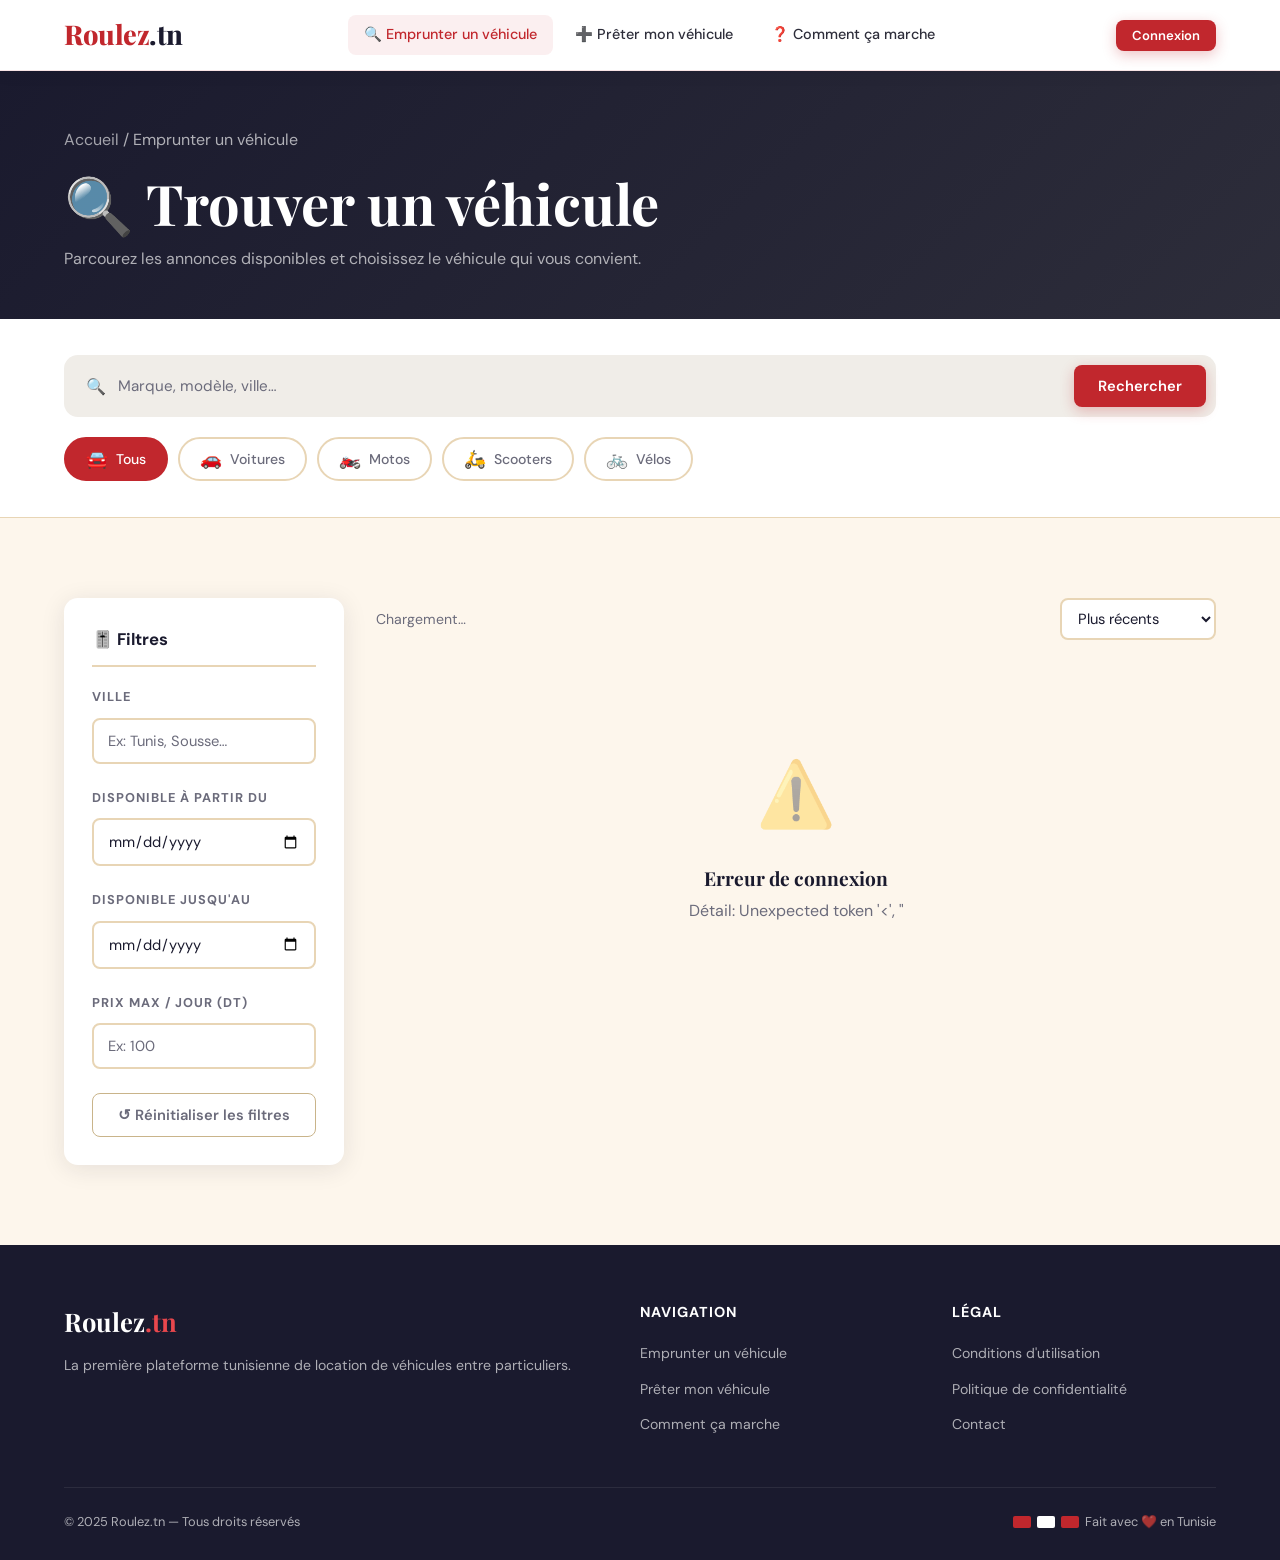
==== commit 90751fc4: "detail" ====
--- a/browser.html
+++ b/browser.html
@@ -1,7 +1,4 @@
 <!DOCTYPE html>
-<html lang="fr">
-<head>
-  <meta charset="UTF-8"><!DOCTYPE html>
 <html lang="fr">
 <head>
   <meta charset="UTF-8">
@@ -320,302 +317,3 @@
   }
 </script>
 </body>
-</html>
-  <meta name="viewport" content="width=device-width, initial-scale=1.0">
-  <title>Emprunter un véhicule — Roulez.tn</title>
-  <link rel="stylesheet" href="style.css">
-  <style>
-    .filter-sidebar {
-      background: var(--white); border-radius: var(--radius);
-      box-shadow: var(--shadow); padding: 28px; height: fit-content;
-      position: sticky; top: 90px;
-    }
-    .filter-title { font-weight: 700; font-size: 1.05rem; margin-bottom: 20px; padding-bottom: 12px; border-bottom: 2px solid var(--sand); }
-    .filter-section { margin-bottom: 24px; }
-    .filter-section-label { font-size: 0.8rem; font-weight: 700; color: var(--gray); text-transform: uppercase; letter-spacing: 1px; margin-bottom: 10px; }
-    .browse-layout { display: grid; grid-template-columns: 280px 1fr; gap: 32px; align-items: start; }
-    @media(max-width:900px){ .browse-layout { grid-template-columns: 1fr; } .filter-sidebar { position: static; } }
-  </style>
-</head>
-<body>
-
-<!--NAV-->
-<nav>
-  <div class="nav-inner">
-    <a href="index.html" class="nav-logo">Roulez<span>.tn</span></a>
-    <div class="nav-links">
-      <a href="browser.html">🔍 Emprunter un véhicule</a>
-      <a href="lend.html">➕ Prêter mon véhicule</a>
-      <a href="detail.html">❓ Comment ça marche</a>
-    </div>
-    <div class="nav-right">
-      <span id="nav-user-name" style="display:none"></span>
-      <button id="nav-login-btn" class="btn btn-primary btn-sm" onclick="openModal('auth-modal')">Connexion</button>
-      <button id="nav-logout-btn" class="btn btn-ghost btn-sm" style="display:none" onclick="logout()">Déconnexion</button>
-      <button class="nav-mobile-toggle">☰</button>
-    </div>
-  </div>
-</nav>
-
-<!-- PAGE HEADER -->
-<div class="page-header">
-  <div class="container">
-    <p class="breadcrumb"><a href="index.html">Accueil</a> / Emprunter un véhicule</p>
-    <h1>🔍 Trouver un véhicule</h1>
-    <p>Parcourez les annonces disponibles et choisissez le véhicule qui vous convient.</p>
-  </div>
-</div>
-
-<!--  SEARCH BAR  -->
-<section class="search-section">
-  <div class="container">
-    <div class="search-box">
-      <span class="search-icon">🔍</span>
-      <input type="text" id="search-input" placeholder="Marque, modèle, ville…" autocomplete="off">
-      <button class="btn btn-primary" onclick="applyFilters()">Rechercher</button>
-    </div>
-    <div class="cat-tabs">
-      <button class="cat-tab active" data-type="all"        onclick="filterCat(this,'all')"><span class="cat-icon">🚘</span> Tous</button>
-      <button class="cat-tab" data-type="car"               onclick="filterCat(this,'car')"><span class="cat-icon">🚗</span> Voitures</button>
-      <button class="cat-tab" data-type="motorcycle"        onclick="filterCat(this,'motorcycle')"><span class="cat-icon">🏍️</span> Motos</button>
-      <button class="cat-tab" data-type="scooter"           onclick="filterCat(this,'scooter')"><span class="cat-icon">🛵</span> Scooters</button>
-      <button class="cat-tab" data-type="bike"              onclick="filterCat(this,'bike')"><span class="cat-icon">🚲</span> Vélos</button>
-    </div>
-  </div>
-</section>
-
-<!-- BROWSE LAYOUT-->
-<section class="section-pad">
-  <div class="container">
-    <div class="browse-layout">
-
-      <!-- Sidebar Filters -->
-      <aside class="filter-sidebar">
-        <div class="filter-title">🎚️ Filtres</div>
-
-        <div class="filter-section">
-          <div class="filter-section-label">Ville</div>
-          <input type="text" id="filter-city" class="form-control" placeholder="Ex: Tunis, Sousse…" oninput="applyFilters()">
-        </div>
-
-        <div class="filter-section">
-          <div class="filter-section-label">Disponible à partir du</div>
-          <input type="date" id="filter-from" class="form-control" onchange="applyFilters()">
-        </div>
-
-        <div class="filter-section">
-          <div class="filter-section-label">Disponible jusqu'au</div>
-          <input type="date" id="filter-to" class="form-control" onchange="applyFilters()">
-        </div>
-
-        <div class="filter-section">
-          <div class="filter-section-label">Prix max / jour (DT)</div>
-          <input type="number" id="filter-maxprice" class="form-control" placeholder="Ex: 100" min="0" oninput="applyFilters()">
-        </div>
-
-        <button class="btn btn-ghost btn-block" onclick="resetFilters()">↺ Réinitialiser les filtres</button>
-      </aside>
-
-      <!-- Results -->
-      <main>
-        <div class="results-bar">
-          <p class="results-count" id="results-count">Chargement…</p>
-          <select id="sort-select" class="form-control" style="width:auto;padding:8px 12px" onchange="applyFilters()">
-            <option value="recent">Plus récents</option>
-            <option value="price_asc">Prix croissant</option>
-            <option value="price_desc">Prix décroissant</option>
-          </select>
-        </div>
-        <div id="machines-grid" class="grid-3" style="grid-template-columns:repeat(auto-fill,minmax(260px,1fr))">
-          <div class="loading-overlay" style="grid-column:1/-1">
-            <div class="spinner"></div> Chargement des annonces…
-          </div>
-        </div>
-      </main>
-    </div>
-  </div>
-</section>
-
-<!--  FOOTER  -->
-<footer>
-  <div class="container">
-    <div class="footer-grid">
-      <div>
-        <div class="footer-logo">Roulez<em>.tn</em></div>
-        <p class="footer-desc">La première plateforme tunisienne de location de véhicules entre particuliers.</p>
-      </div>
-      <div>
-        <div class="footer-heading">Navigation</div>
-        <ul class="footer-links">
-          <li><a href="browser.html">Emprunter un véhicule</a></li>
-          <li><a href="lend.html">Prêter mon véhicule</a></li>
-          <li><a href="detail.html">Comment ça marche</a></li>
-        </ul>
-      </div>
-      <div>
-        <div class="footer-heading">Légal</div>
-        <ul class="footer-links">
-          <li><a href="#">Conditions d'utilisation</a></li>
-          <li><a href="#">Politique de confidentialité</a></li>
-          <li><a href="#">Contact</a></li>
-        </ul>
-      </div>
-    </div>
-    <div class="footer-bottom">
-      <span>© 2025 Roulez.tn — Tous droits réservés</span>
-      <span class="tunisia-flag">
-        <span class="flag-bar flag-red"></span>
-        <span class="flag-bar flag-white"></span>
-        <span class="flag-bar flag-red"></span>
-        Fait avec ❤️ en Tunisie
-      </span>
-    </div>
-  </div>
-</footer>
-
-<!--  AUTH MODAL  -->
-<div id="auth-modal" class="modal-overlay">
-  <div class="modal">
-    <div class="modal-header">
-      <h3>Mon Compte</h3>
-      <button class="modal-close" onclick="closeModal('auth-modal')">✕</button>
-    </div>
-    <div class="modal-body">
-      <div class="auth-tabs">
-        <div class="auth-tab active" data-tab="login">Se connecter</div>
-        <div class="auth-tab" data-tab="register">S'inscrire</div>
-      </div>
-      <div id="login-panel" class="auth-panel">
-        <form id="login-form" novalidate>
-          <div class="form-group">
-            <label class="form-label" for="login-email">Email <span class="required">*</span></label>
-            <input type="email" id="login-email" name="email" class="form-control" placeholder="votre@email.com">
-            <span class="form-error"></span>
-          </div>
-          <div class="form-group">
-            <label class="form-label" for="login-password">Mot de passe <span class="required">*</span></label>
-            <input type="password" id="login-password" name="password" class="form-control" placeholder="••••••••">
-            <span class="form-error"></span>
-          </div>
-          <button type="submit" class="btn btn-primary btn-block">Se connecter</button>
-        </form>
-      </div>
-      <div id="register-panel" class="auth-panel hidden">
-        <form id="register-form" novalidate>
-          <div class="form-row">
-            <div class="form-group">
-              <label class="form-label" for="reg-name">Nom complet <span class="required">*</span></label>
-              <input type="text" id="reg-name" name="full_name" class="form-control" placeholder="Ahmed Ben Salah">
-              <span class="form-error"></span>
-            </div>
-            <div class="form-group">
-              <label class="form-label" for="reg-cin">CIN <span class="required">*</span></label>
-              <input type="text" id="reg-cin" name="cin" class="form-control" placeholder="08123456">
-              <span class="form-error"></span>
-            </div>
-          </div>
-          <div class="form-group">
-            <label class="form-label" for="reg-email">Email <span class="required">*</span></label>
-            <input type="email" id="reg-email" name="email" class="form-control" placeholder="votre@email.com">
-            <span class="form-error"></span>
-          </div>
-          <div class="form-group">
-            <label class="form-label" for="reg-phone">Téléphone <span class="required">*</span></label>
-            <input type="tel" id="reg-phone" name="phone" class="form-control" placeholder="+216 XX XXX XXX">
-            <span class="form-error"></span>
-          </div>
-          <div class="form-group">
-            <label class="form-label" for="reg-password">Mot de passe <span class="required">*</span></label>
-            <input type="password" id="reg-password" name="password" class="form-control" placeholder="Minimum 6 caractères">
-            <span class="form-error"></span>
-          </div>
-          <button type="submit" class="btn btn-primary btn-block">S'inscrire gratuitement</button>
-        </form>
-      </div>
-    </div>
-  </div>
-</div>
-
-<script src="main.js"></script>
-<script>
-  let allMachines = [];
-  let activeType  = 'all';
-
-  // Read URL params
-  const urlParams = new URLSearchParams(window.location.search);
-  const urlQ = urlParams.get('q') || '';
-  if (urlQ) document.getElementById('search-input').value = urlQ;
-
-  function filterCat(btn, type) {
-    document.querySelectorAll('.cat-tab').forEach(t => t.classList.remove('active'));
-    btn.classList.add('active');
-    activeType = type;
-    renderFiltered();
-  }
-
-  function applyFilters() { renderFiltered(); }
-
-  function resetFilters() {
-    document.getElementById('search-input').value  = '';
-    document.getElementById('filter-city').value   = '';
-    document.getElementById('filter-from').value   = '';
-    document.getElementById('filter-to').value     = '';
-    document.getElementById('filter-maxprice').value = '';
-    document.querySelectorAll('.cat-tab').forEach(t => t.classList.remove('active'));
-    document.querySelector('.cat-tab[data-type="all"]').classList.add('active');
-    activeType = 'all';
-    renderFiltered();
-  }
-
-  function renderFiltered() {
-    const q        = document.getElementById('search-input').value.toLowerCase();
-    const city     = document.getElementById('filter-city').value.toLowerCase();
-    const from     = document.getElementById('filter-from').value;
-    const to       = document.getElementById('filter-to').value;
-    const maxPrice = parseFloat(document.getElementById('filter-maxprice').value) || Infinity;
-    const sort     = document.getElementById('sort-select').value;
-
-    let filtered = allMachines.filter(m => {
-      if (activeType !== 'all' && m.type !== activeType) return false;
-      if (q && !`${m.brand} ${m.model} ${m.city} ${m.description}`.toLowerCase().includes(q)) return false;
-      if (city && !m.city.toLowerCase().includes(city)) return false;
-      if (from && m.available_from > from) return false;
-      if (to   && m.available_to   < to)   return false;
-      if (parseFloat(m.price_per_day) > maxPrice) return false;
-      return true;
-    });
-
-    if (sort === 'price_asc')  filtered.sort((a,b) => a.price_per_day - b.price_per_day);
-    if (sort === 'price_desc') filtered.sort((a,b) => b.price_per_day - a.price_per_day);
-
-    const grid = document.getElementById('machines-grid');
-    document.getElementById('results-count').innerHTML = `<strong>${filtered.length}</strong> annonce(s) trouvée(s)`;
-
-    if (filtered.length === 0) {
-      grid.innerHTML = `<div class="empty-state" style="grid-column:1/-1">
-        <div class="empty-icon">🔍</div>
-        <h3>Aucun résultat</h3>
-        <p>Essayez d'élargir vos critères de recherche.</p>
-      </div>`;
-      return;
-    }
-    grid.innerHTML = filtered.map(renderMachineCard).join('');
-  }
-
-  // Load all machines via AJAX
-  fetch('php/machines.php?action=list')
-    .then(r => r.json())
-    .then(data => {
-      allMachines = data.machines || [];
-      renderFiltered();
-    })
-    .catch(() => {
-      document.getElementById('machines-grid').innerHTML = `<div class="empty-state" style="grid-column:1/-1">
-        <div class="empty-icon">⚠️</div>
-        <h3>Erreur de connexion</h3>
-        <p>Assurez-vous que votre serveur PHP (XAMPP/WAMP) est bien actif.</p>
-      </div>`;
-    });
-</script>
-</body>
-</html>
--- a/style.css
+++ b/style.css
@@ -1,3 +1,8 @@
+/* ============================================
+   ROULEZ.TN - External Stylesheet
+   Tunisian-inspired warm & modern design
+   ============================================ */
+
 @import url('https://fonts.googleapis.com/css2?family=Playfair+Display:wght@700;800&family=DM+Sans:wght@300;400;500;600&display=swap');
 
 /* ── CSS Variables ── */
@@ -442,4 +447,4 @@
   .nav-mobile-toggle { display: block; }
   .footer-grid { grid-template-columns: 1fr; gap: 28px; }
   .spec-grid { grid-template-columns: 1fr; }
-}+}
